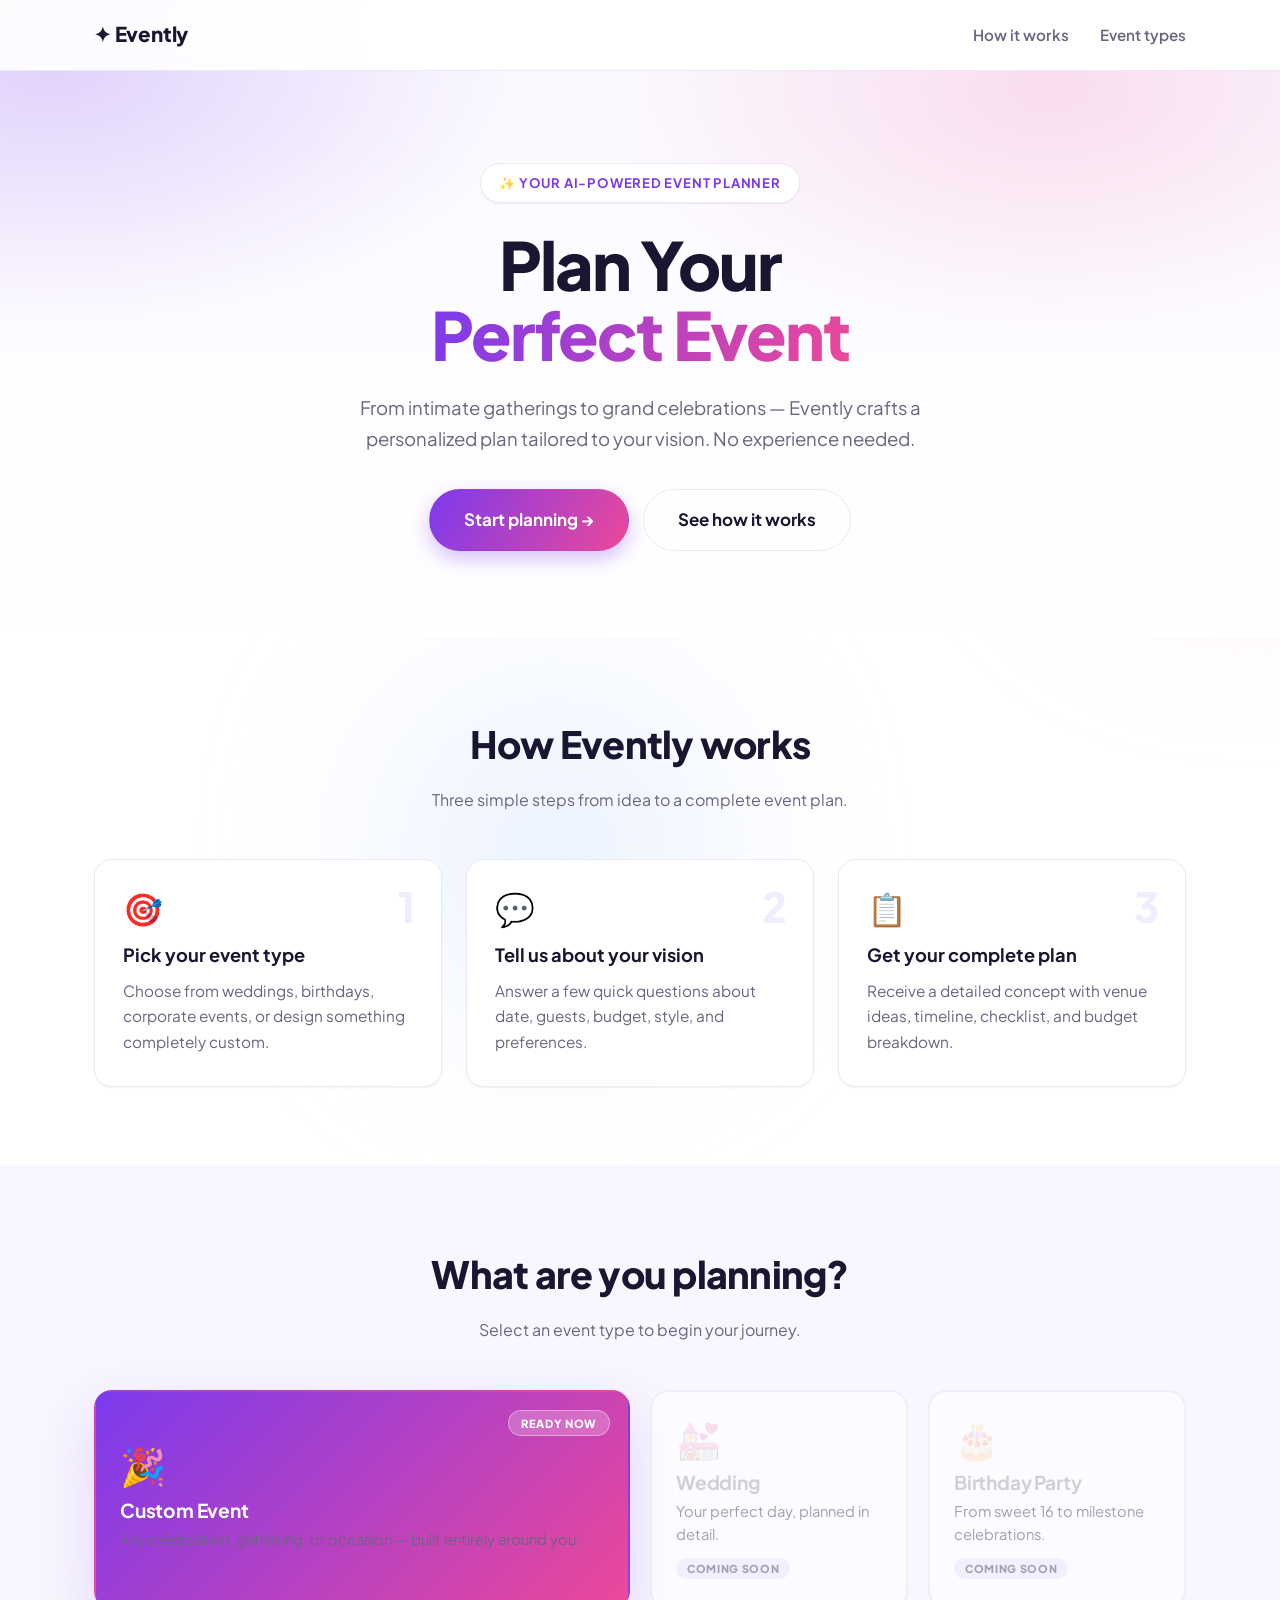
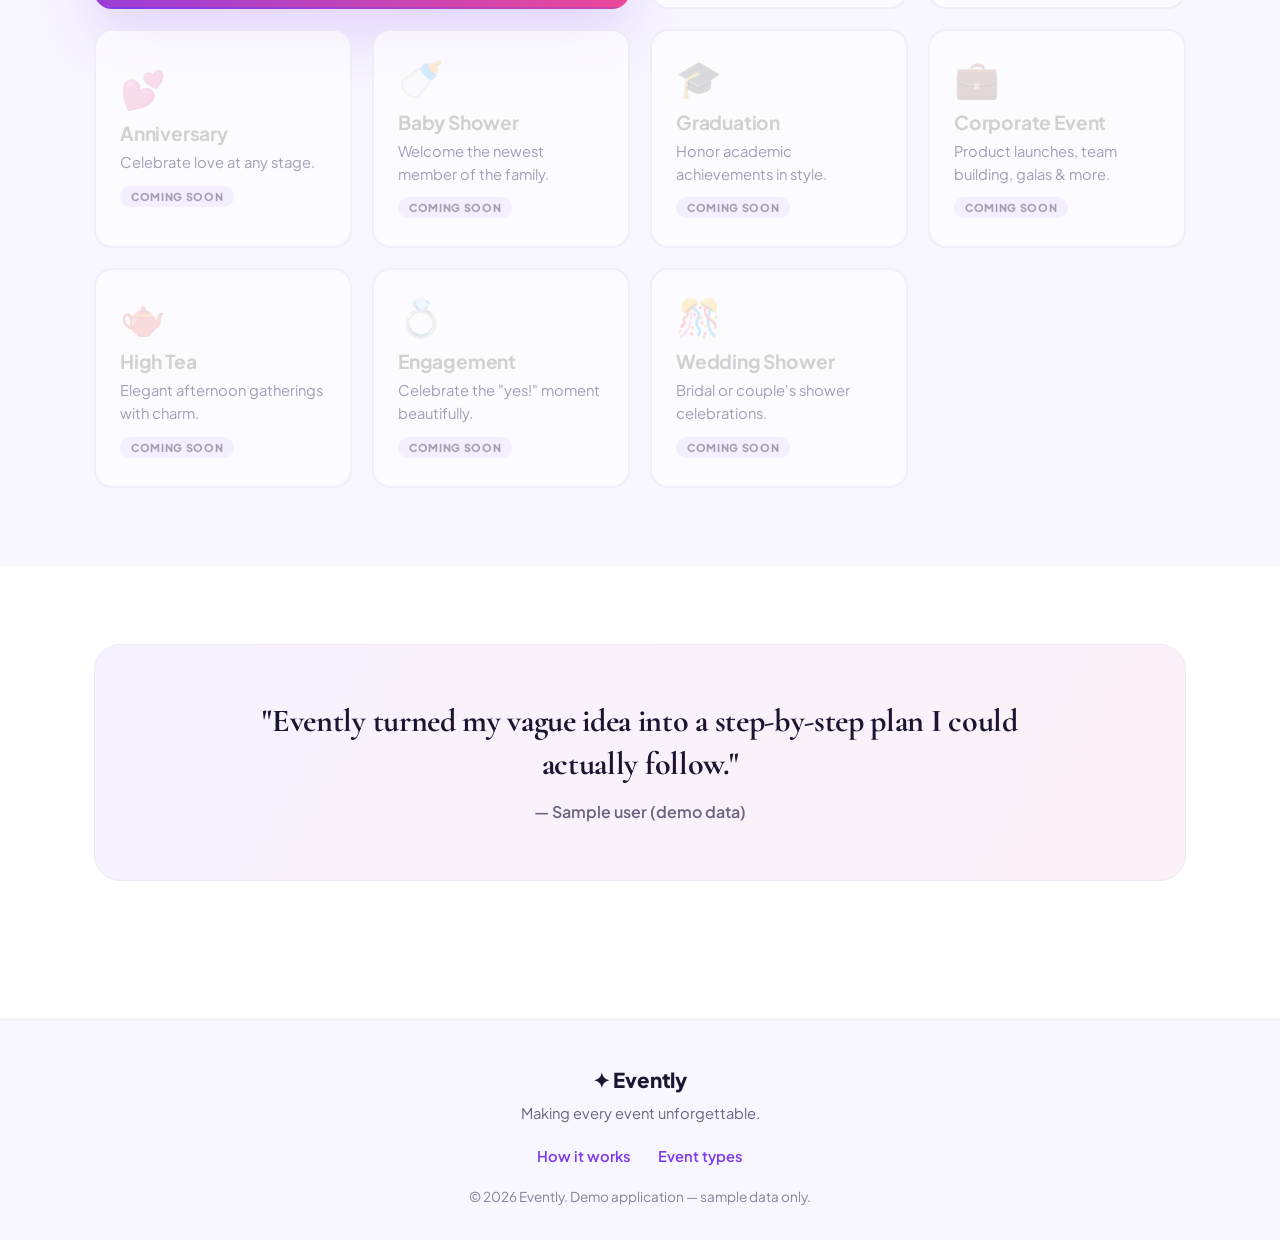
==== index.html @ 9daaf742 "Add Evently event planning site" ====
<!DOCTYPE html>
<html lang="en">
<head>
  <meta charset="UTF-8" />
  <meta name="viewport" content="width=device-width, initial-scale=1.0" />
  <title>Evently — Plan Your Perfect Event</title>
  <link rel="preconnect" href="https://fonts.googleapis.com" />
  <link rel="preconnect" href="https://fonts.gstatic.com" crossorigin />
  <link href="https://fonts.googleapis.com/css2?family=Plus+Jakarta+Sans:wght@400;500;600;700;800&family=Cormorant+Garamond:wght@600;700&display=swap" rel="stylesheet" />
  <link rel="stylesheet" href="styles.css" />
</head>
<body>
  <!-- Floating decorative elements -->
  <div class="bg-orb bg-orb-1"></div>
  <div class="bg-orb bg-orb-2"></div>
  <div class="bg-orb bg-orb-3"></div>

  <!-- Top navigation -->
  <header class="site-header">
    <div class="container nav">
      <a href="#" class="logo">✦ Evently</a>
      <nav class="nav-links">
        <a href="#how">How it works</a>
        <a href="#types">Event types</a>
      </nav>
    </div>
  </header>

  <main id="app">
    <!-- ============ HOMEPAGE ============ -->
    <section class="hero" id="home">
      <div class="container hero-inner">
        <div class="hero-badge">✨ Your AI-powered event planner</div>
        <h1 class="hero-title">Plan Your<br><span class="hero-title-accent">Perfect Event</span></h1>
        <p class="hero-subtitle">
          From intimate gatherings to grand celebrations — Evently crafts a personalized
          plan tailored to your vision. No experience needed.
        </p>
        <div class="hero-actions">
          <a href="#types" class="btn btn-primary btn-lg">Start planning →</a>
          <a href="#how" class="btn btn-ghost btn-lg">See how it works</a>
        </div>
        
      </div>
    </section>

    <!-- How it works -->
    <section class="section" id="how">
      <div class="container">
        <h2 class="section-title">How Evently works</h2>
        <p class="section-sub">Three simple steps from idea to a complete event plan.</p>
        <div class="steps">
          <div class="step-card">
            <div class="step-icon">🎯</div>
            <div class="step-num">1</div>
            <h3>Pick your event type</h3>
            <p>Choose from weddings, birthdays, corporate events, or design something completely custom.</p>
          </div>
          <div class="step-card">
            <div class="step-icon">💬</div>
            <div class="step-num">2</div>
            <h3>Tell us about your vision</h3>
            <p>Answer a few quick questions about date, guests, budget, style, and preferences.</p>
          </div>
          <div class="step-card">
            <div class="step-icon">📋</div>
            <div class="step-num">3</div>
            <h3>Get your complete plan</h3>
            <p>Receive a detailed concept with venue ideas, timeline, checklist, and budget breakdown.</p>
          </div>
        </div>
      </div>
    </section>

    <!-- Event types -->
    <section class="section section-accent" id="types">
      <div class="container">
        <h2 class="section-title">What are you planning?</h2>
        <p class="section-sub">Select an event type to begin your journey.</p>

        <div class="type-grid">
          <!-- Primary: Custom Event -->
          <button class="type-card type-card-primary" data-type="custom" onclick="startCustomEvent()">
            <div class="type-emoji">🎉</div>
            <h3>Custom Event</h3>
            <p>Any celebration, gathering, or occasion — built entirely around you.</p>
            <span class="badge">Ready now</span>
          </button>

          <button class="type-card disabled" data-type="wedding" disabled>
            <div class="type-emoji">💒</div>
            <h3>Wedding</h3>
            <p>Your perfect day, planned in detail.</p>
            <span class="badge-soon">Coming soon</span>
          </button>
          <button class="type-card disabled" data-type="birthday" disabled>
            <div class="type-emoji">🎂</div>
            <h3>Birthday Party</h3>
            <p>From sweet 16 to milestone celebrations.</p>
            <span class="badge-soon">Coming soon</span>
          </button>
          <button class="type-card disabled" data-type="anniversary" disabled>
            <div class="type-emoji">💕</div>
            <h3>Anniversary</h3>
            <p>Celebrate love at any stage.</p>
            <span class="badge-soon">Coming soon</span>
          </button>
          <button class="type-card disabled" data-type="baby" disabled>
            <div class="type-emoji">🍼</div>
            <h3>Baby Shower</h3>
            <p>Welcome the newest member of the family.</p>
            <span class="badge-soon">Coming soon</span>
          </button>
          <button class="type-card disabled" data-type="graduation" disabled>
            <div class="type-emoji">🎓</div>
            <h3>Graduation</h3>
            <p>Honor academic achievements in style.</p>
            <span class="badge-soon">Coming soon</span>
          </button>
          <button class="type-card disabled" data-type="corporate" disabled>
            <div class="type-emoji">💼</div>
            <h3>Corporate Event</h3>
            <p>Product launches, team building, galas & more.</p>
            <span class="badge-soon">Coming soon</span>
          </button>
          <button class="type-card disabled" data-type="high-tea" disabled>
            <div class="type-emoji">🫖</div>
            <h3>High Tea</h3>
            <p>Elegant afternoon gatherings with charm.</p>
            <span class="badge-soon">Coming soon</span>
          </button>
          <button class="type-card disabled" data-type="engagement" disabled>
            <div class="type-emoji">💍</div>
            <h3>Engagement</h3>
            <p>Celebrate the "yes!" moment beautifully.</p>
            <span class="badge-soon">Coming soon</span>
          </button>
          <button class="type-card disabled" data-type="wedding-shower" disabled>
            <div class="type-emoji">🎊</div>
            <h3>Wedding Shower</h3>
            <p>Bridal or couple's shower celebrations.</p>
            <span class="badge-soon">Coming soon</span>
          </button>
        </div>
      </div>
    </section>

    <!-- Testimonial / trust section -->
    <section class="section">
      <div class="container">
        <div class="trust-banner">
          <div class="trust-text">
            <h2>"Evently turned my vague idea into a step-by-step plan I could actually follow."</h2>
            <p>— Sample user (demo data)</p>
          </div>
        </div>
      </div>
    </section>

    <!-- ============ PLANNER (questionnaire) ============ -->
    <section class="planner hidden" id="planner">
      <div class="container planner-inner">
        <button class="back-link" id="backHome">← Back to home</button>

        <div class="planner-header">
          <h2>Let's plan your event</h2>
          <p>Answer these questions and we'll create a personalized plan for you.</p>
        </div>

        <div class="progress-wrap">
          <div class="progress-bar"><div class="progress-fill" id="progressFill"></div></div>
          <div class="progress-labels">
            <span class="progress-text"><span id="stepCurrent">1</span> of <span id="stepTotal">12</span></span>
            <span class="progress-percent" id="progressPercent">8%</span>
          </div>
        </div>

        <div class="question-card">
          <div class="question-number">Question <span id="qNum">1</span></div>
          <h2 class="question-title" id="questionTitle">Loading...</h2>
          <p class="question-hint" id="questionHint"></p>
          <div class="question-input" id="questionInput"></div>
        </div>

        <div class="planner-nav">
          <button class="btn btn-ghost" id="prevBtn">← Back</button>
          <button class="btn btn-primary btn-next" id="nextBtn">Next →</button>
        </div>
      </div>
    </section>

    <!-- ============ PLAN (results) ============ -->
    <section class="plan hidden" id="plan">
      <div class="container plan-inner">
        <button class="back-link" id="planBackHome">← Back to home</button>

        <div class="plan-header">
          <div class="plan-badge">🎉 Your personalized plan is ready</div>
          <h1 id="planTitle">Your Event Concept</h1>
          <p class="plan-summary" id="planSummary"></p>
          <div class="plan-meta" id="planMeta"></div>
        </div>

        <div class="plan-grid" id="planGrid"><!-- generated --></div>

        <div class="plan-timeline">
          <div class="section-icon">📅</div>
          <h2>Suggested timeline</h2>
          <ol id="timelineList"></ol>
        </div>

        <div class="plan-checklist">
          <div class="section-icon">✅</div>
          <h2>Planning checklist</h2>
          <ul id="checklistList"></ul>
        </div>

        <div class="plan-considerations">
          <div class="section-icon">💡</div>
          <h2>Important things to consider</h2>
          <ul id="considerationsList"></ul>
        </div>

        <div class="plan-actions">
          <button class="btn btn-primary btn-lg" id="printBtn">🖨 Print / Save as PDF</button>
          <button class="btn btn-ghost btn-lg" id="restartBtn">🔄 Plan another event</button>
        </div>
      </div>
    </section>
  </main>

  <footer class="site-footer">
    <div class="container footer-inner">
      <div class="footer-brand">
        <span class="logo">✦ Evently</span>
        <p>Making every event unforgettable.</p>
      </div>
      <div class="footer-links">
        <a href="#how">How it works</a>
        <a href="#types">Event types</a>
      </div>
      <div class="footer-copy">
        <p>© 2026 Evently. Demo application — sample data only.</p>
      </div>
    </div>
  </footer>

  <script src="app.js"></script>
</body>
</html>
---- styles.css ----
/* =========================================================
   Evently — styles
   Sections:
   1) Design tokens
   2) Base / layout
   3) Header & footer
   4) Homepage (hero, steps, event-type cards, trust)
   5) Planner (questionnaire)
   6) Plan (results)
   7) Responsive
   8) Print
   ========================================================= */

/* ---------- 1. Design tokens ---------- */
:root {
  --bg: #ffffff;
  --bg-soft: #f8f6ff;
  --bg-accent: #f1ecff;
  --text: #1a1530;
  --text-soft: #6b6480;
  --primary: #7c3aed;
  --primary-dark: #5b21b6;
  --primary-light: #ede9fe;
  --accent: #ec4899;
  --accent-light: #fce7f3;
  --border: #ece9f5;
  --shadow-sm: 0 1px 2px rgba(26, 21, 48, .06);
  --shadow: 0 8px 24px rgba(26, 21, 48, .08);
  --shadow-lg: 0 24px 60px rgba(124, 58, 237, .18);
  --radius-sm: 12px;
  --radius: 18px;
  --radius-lg: 26px;
  --maxw: 1140px;
  --font: 'Plus Jakarta Sans', -apple-system, BlinkMacSystemFont, 'Segoe UI', Roboto, Helvetica, Arial, sans-serif;
}

/* ---------- 2. Base / layout ---------- */
* { box-sizing: border-box; margin: 0; padding: 0; }

html { scroll-behavior: smooth; }

body {
  font-family: var(--font);
  color: var(--text);
  background: var(--bg);
  line-height: 1.65;
  -webkit-font-smoothing: antialiased;
  overflow-x: hidden;
  position: relative;
}

.container {
  max-width: var(--maxw);
  margin: 0 auto;
  padding: 0 24px;
}

a { color: var(--primary); text-decoration: none; }

:focus-visible {
  outline: 3px solid rgba(124, 58, 237, .45);
  outline-offset: 2px;
}

.hidden { display: none !important; }

/* Ambient background orbs */
.bg-orb {
  position: fixed;
  border-radius: 50%;
  filter: blur(90px);
  pointer-events: none;
  z-index: 0;
  opacity: .5;
}
.bg-orb-1 { width: 420px; height: 420px; background: #ddd0ff; top: -140px; left: -120px; }
.bg-orb-2 { width: 380px; height: 380px; background: #ffd6ec; top: 22%; right: -160px; }
.bg-orb-3 { width: 340px; height: 340px; background: #d9e6ff; bottom: -120px; left: 30%; }

.site-header, main, .site-footer { position: relative; z-index: 1; }

/* Buttons */
.btn {
  display: inline-flex;
  align-items: center;
  justify-content: center;
  gap: 8px;
  font-family: inherit;
  font-weight: 700;
  font-size: 1rem;
  padding: 13px 26px;
  border-radius: 999px;
  border: 1px solid transparent;
  cursor: pointer;
  transition: transform .15s ease, box-shadow .2s ease, background .2s ease, border-color .2s ease;
}
.btn:active { transform: translateY(1px); }
.btn:disabled, .btn[disabled] { opacity: .4; cursor: not-allowed; }
.btn-primary {
  background: linear-gradient(120deg, var(--primary), var(--accent));
  color: #fff;
  box-shadow: 0 8px 20px rgba(124, 58, 237, .32);
}
.btn-primary:hover:not(:disabled) {
  transform: translateY(-2px);
  box-shadow: 0 14px 30px rgba(124, 58, 237, .38);
}
.btn-ghost {
  background: rgba(255, 255, 255, .7);
  color: var(--text);
  border-color: var(--border);
}
.btn-ghost:hover {
  background: #fff;
  border-color: var(--primary);
  color: var(--primary);
}
.btn-lg { padding: 16px 34px; font-size: 1.06rem; }

/* ---------- 3. Header & footer ---------- */
.site-header {
  position: sticky;
  top: 0;
  z-index: 50;
  background: rgba(255, 255, 255, .82);
  backdrop-filter: blur(14px);
  border-bottom: 1px solid var(--border);
}
.nav {
  display: flex;
  align-items: center;
  justify-content: space-between;
  height: 70px;
}
.logo {
  font-weight: 800;
  font-size: 1.28rem;
  color: var(--text);
  letter-spacing: -.01em;
}
.nav-links a {
  color: var(--text-soft);
  font-weight: 600;
  font-size: .95rem;
  margin-left: 28px;
  transition: color .15s ease;
}
.nav-links a:hover { color: var(--primary); }

.site-footer {
  border-top: 1px solid var(--border);
  background: var(--bg-soft);
  padding: 44px 0 32px;
  color: var(--text-soft);
  font-size: .92rem;
  margin-top: 60px;
}
.footer-inner {
  display: grid;
  gap: 18px;
  text-align: center;
}
.footer-brand p { margin-top: 4px; }
.footer-links a { margin: 0 12px; font-weight: 600; }
.footer-copy { font-size: .85rem; opacity: .8; }

/* ---------- 4. Homepage ---------- */

/* Hero */
.hero {
  padding: 92px 0 84px;
  text-align: center;
  background:
    radial-gradient(55% 70% at 82% 4%, rgba(236, 72, 153, .16), transparent 62%),
    radial-gradient(60% 75% at 4% 0%, rgba(124, 58, 237, .20), transparent 62%),
    linear-gradient(180deg, #fbf9ff, #fff);
}
.hero-badge {
  display: inline-block;
  font-size: .82rem;
  font-weight: 700;
  letter-spacing: .06em;
  text-transform: uppercase;
  color: var(--primary);
  background: #fff;
  border: 1px solid var(--border);
  border-radius: 999px;
  padding: 8px 18px;
  margin-bottom: 26px;
  box-shadow: var(--shadow-sm);
}
.hero-title {
  font-size: clamp(2.5rem, 6.2vw, 4.15rem);
  font-weight: 800;
  line-height: 1.06;
  letter-spacing: -.03em;
}
.hero-title-accent {
  background: linear-gradient(110deg, var(--primary), var(--accent));
  -webkit-background-clip: text;
  background-clip: text;
  color: transparent;
}
.hero-subtitle {
  max-width: 640px;
  margin: 24px auto 34px;
  font-size: 1.16rem;
  color: var(--text-soft);
}
.hero-actions {
  display: flex;
  gap: 14px;
  justify-content: center;
  flex-wrap: wrap;
}

.section { padding: 78px 0; }
.section-accent { background: var(--bg-soft); }
.section-title {
  text-align: center;
  font-size: clamp(1.75rem, 3.6vw, 2.35rem);
  font-weight: 800;
  letter-spacing: -.02em;
}
.section-sub {
  text-align: center;
  color: var(--text-soft);
  margin: 12px auto 0;
  max-width: 580px;
}

/* How-it-works steps */
.steps {
  display: grid;
  grid-template-columns: repeat(3, 1fr);
  gap: 24px;
  margin-top: 46px;
}
.step-card {
  position: relative;
  background: #fff;
  border: 1px solid var(--border);
  border-radius: var(--radius);
  padding: 32px 28px;
  box-shadow: var(--shadow-sm);
  transition: transform .2s ease, box-shadow .2s ease;
}
.step-card:hover { transform: translateY(-4px); box-shadow: var(--shadow); }
.step-icon { font-size: 2rem; line-height: 1; margin-bottom: 16px; }
.step-num {
  position: absolute;
  top: 26px; right: 26px;
  font-size: 2.6rem;
  font-weight: 800;
  color: var(--bg-accent);
  line-height: 1;
}
.step-card h3 { font-size: 1.14rem; margin-bottom: 8px; }
.step-card p { color: var(--text-soft); font-size: .96rem; }

/* Event-type cards */
.type-grid {
  display: grid;
  grid-template-columns: repeat(4, 1fr);
  gap: 20px;
  margin-top: 46px;
}
.type-card {
  position: relative;
  font-family: inherit;
  text-align: left;
  background: #fff;
  border: 2px solid var(--border);
  border-radius: var(--radius);
  padding: 28px 24px;
  cursor: pointer;
  transition: transform .18s ease, box-shadow .18s ease, border-color .18s ease;
}
.type-card:hover:not(.disabled) {
  transform: translateY(-5px);
  box-shadow: var(--shadow);
  border-color: var(--primary);
}
.type-card.disabled { opacity: .6; cursor: not-allowed; }
.type-card-primary {
  grid-column: span 2;
  background: linear-gradient(135deg, var(--primary), var(--accent));
  color: #fff;
  border-color: transparent;
  box-shadow: var(--shadow-lg);
}
.type-card-primary:hover { transform: translateY(-5px) scale(1.01); }
.type-card-primary p { color: rgba(255, 255, 255, .92); }
.type-emoji { font-size: 2.3rem; line-height: 1; margin-bottom: 14px; }
.type-card h3 { font-size: 1.2rem; margin-bottom: 6px; letter-spacing: -.01em; }
.type-card p { color: var(--text-soft); font-size: .92rem; line-height: 1.55; }
.badge {
  position: absolute;
  top: 18px; right: 18px;
  background: rgba(255, 255, 255, .22);
  border: 1px solid rgba(255, 255, 255, .38);
  color: #fff;
  font-size: .7rem;
  font-weight: 800;
  padding: 5px 12px;
  border-radius: 999px;
  text-transform: uppercase;
  letter-spacing: .06em;
}
.badge-soon {
  display: inline-block;
  margin-top: 12px;
  background: var(--bg-accent);
  color: var(--text-soft);
  font-size: .68rem;
  font-weight: 800;
  padding: 4px 11px;
  border-radius: 999px;
  text-transform: uppercase;
  letter-spacing: .06em;
}

/* Trust banner */
.trust-banner {
  background: linear-gradient(120deg, #f6f2ff, #fdf1f8);
  border: 1px solid var(--border);
  border-radius: var(--radius-lg);
  padding: 54px 40px;
  text-align: center;
}
.trust-text h2 {
  font-family: 'Cormorant Garamond', Georgia, serif;
  font-size: clamp(1.4rem, 3vw, 2rem);
  font-weight: 700;
  line-height: 1.35;
  max-width: 760px;
  margin: 0 auto;
  letter-spacing: -.01em;
}
.trust-text p { color: var(--text-soft); margin-top: 14px; font-weight: 600; }

/* ---------- 5. Planner ---------- */
.planner { padding: 56px 0 80px; background: var(--bg-soft); min-height: 82vh; }
.planner-inner { max-width: 780px; }

.back-link {
  font-family: inherit;
  font-size: .95rem;
  font-weight: 700;
  background: none;
  border: none;
  color: var(--primary);
  cursor: pointer;
  padding: 0;
  margin-bottom: 26px;
}
.back-link:hover { text-decoration: underline; }

.planner-header { text-align: center; margin-bottom: 34px; }
.planner-header h2 {
  font-size: clamp(1.5rem, 3.4vw, 2rem);
  font-weight: 800;
  letter-spacing: -.02em;
}
.planner-header p { color: var(--text-soft); margin-top: 8px; }

.progress-wrap { margin-bottom: 26px; }
.progress-bar {
  height: 10px;
  background: #fff;
  border-radius: 999px;
  overflow: hidden;
  border: 1px solid var(--border);
}
.progress-fill {
  height: 100%;
  width: 0%;
  background: linear-gradient(90deg, var(--primary), var(--accent));
  border-radius: 999px;
  transition: width .35s cubic-bezier(.4, 0, .2, 1);
}
.progress-labels {
  display: flex;
  align-items: center;
  justify-content: space-between;
  margin-top: 10px;
}
.progress-text { font-size: .86rem; font-weight: 700; color: var(--text-soft); }
.progress-percent { font-size: .86rem; font-weight: 700; color: var(--primary); }

.question-card {
  background: #fff;
  border: 1px solid var(--border);
  border-radius: var(--radius-lg);
  padding: 40px 36px;
  box-shadow: var(--shadow);
  animation: cardIn .32s ease;
}
@keyframes cardIn {
  from { opacity: 0; transform: translateY(10px); }
  to   { opacity: 1; transform: translateY(0); }
}
.question-number {
  font-size: .74rem;
  font-weight: 800;
  letter-spacing: .1em;
  text-transform: uppercase;
  color: var(--accent);
  margin-bottom: 12px;
}
.question-title { font-size: 1.6rem; font-weight: 800; margin-bottom: 8px; letter-spacing: -.02em; }
.question-hint { color: var(--text-soft); margin-bottom: 26px; font-size: .98rem; }

/* Form controls */
.question-input input[type="text"],
.question-input input[type="date"],
.question-input input[type="number"],
.question-input textarea,
.question-input select {
  width: 100%;
  font-family: inherit;
  font-size: 1.05rem;
  padding: 15px 18px;
  border: 2px solid var(--border);
  border-radius: var(--radius-sm);
  background: #fff;
  color: var(--text);
  transition: border-color .15s ease, box-shadow .15s ease;
}
.question-input input:focus,
.question-input textarea:focus,
.question-input select:focus {
  outline: none;
  border-color: var(--primary);
  box-shadow: 0 0 0 4px rgba(124, 58, 237, .13);
}
.question-input textarea { min-height: 118px; resize: vertical; }
.question-input select { cursor: pointer; appearance: none;
  background-image: url("data:image/svg+xml,%3Csvg xmlns='http://www.w3.org/2000/svg' width='14' height='9' viewBox='0 0 14 9'%3E%3Cpath d='M1 1l6 6 6-6' stroke='%237c3aed' stroke-width='2' fill='none' stroke-linecap='round'/%3E%3C/svg%3E");
  background-repeat: no-repeat;
  background-position: right 18px center;
  padding-right: 46px;
}

/* Option chips (single-select, auto-advance feel) */
.chip-grid {
  display: grid;
  grid-template-columns: repeat(2, 1fr);
  gap: 12px;
}
.chip {
  font-family: inherit;
  text-align: left;
  font-size: 1rem;
  font-weight: 600;
  padding: 16px 18px;
  border: 2px solid var(--border);
  border-radius: var(--radius-sm);
  background: #fff;
  color: var(--text);
  cursor: pointer;
  transition: border-color .15s ease, background .15s ease, transform .12s ease;
}
.chip:hover { border-color: var(--primary); background: var(--bg-soft); transform: translateY(-2px); }
.chip.selected {
  border-color: var(--primary);
  background: var(--primary-light);
  color: var(--primary-dark);
}
.chip .chip-emoji { margin-right: 8px; }

/* Multi-select checkbox chips */
.check-grid {
  display: grid;
  grid-template-columns: repeat(2, 1fr);
  gap: 12px;
}
.check {
  display: flex;
  align-items: center;
  gap: 12px;
  padding: 15px 18px;
  border: 2px solid var(--border);
  border-radius: var(--radius-sm);
  cursor: pointer;
  background: #fff;
  font-size: .98rem;
  font-weight: 600;
  transition: border-color .15s ease, background .15s ease;
}
.check:hover { border-color: var(--primary); background: var(--bg-soft); }
.check.selected { border-color: var(--primary); background: var(--primary-light); }
.check input { width: 18px; height: 18px; accent-color: var(--primary); flex-shrink: 0; }

/* Inline validation message */
.field-error {
  color: #dc2626;
  font-size: .88rem;
  font-weight: 600;
  margin-top: 10px;
}

.planner-nav {
  display: flex;
  justify-content: space-between;
  gap: 14px;
  margin-top: 26px;
}
.btn-next { min-width: 140px; }

/* ---------- 6. Plan ---------- */
.plan { padding: 56px 0 80px; }
.plan-inner { max-width: 960px; }

.plan-header { text-align: center; margin-bottom: 50px; }
.plan-badge {
  display: inline-block;
  font-size: .8rem;
  font-weight: 800;
  letter-spacing: .06em;
  text-transform: uppercase;
  color: var(--primary);
  background: var(--primary-light);
  border-radius: 999px;
  padding: 8px 18px;
  margin-bottom: 20px;
}
.plan-header h1 {
  font-size: clamp(2rem, 5vw, 3rem);
  font-weight: 800;
  letter-spacing: -.03em;
  background: linear-gradient(120deg, var(--primary), var(--accent));
  -webkit-background-clip: text;
  background-clip: text;
  color: transparent;
}
.plan-summary {
  color: var(--text-soft);
  font-size: 1.12rem;
  margin-top: 16px;
  max-width: 700px;
  margin-left: auto;
  margin-right: auto;
}
.plan-meta {
  display: flex;
  gap: 10px;
  justify-content: center;
  flex-wrap: wrap;
  margin-top: 24px;
}
.meta-pill {
  display: inline-flex;
  align-items: center;
  gap: 7px;
  background: #fff;
  border: 1px solid var(--border);
  border-radius: 999px;
  padding: 9px 18px;
  font-size: .88rem;
  font-weight: 700;
  color: var(--text);
  box-shadow: var(--shadow-sm);
}

.plan-grid {
  display: grid;
  grid-template-columns: repeat(2, 1fr);
  gap: 20px;
  margin-bottom: 32px;
}
.plan-card {
  background: #fff;
  border: 1px solid var(--border);
  border-radius: var(--radius);
  padding: 28px;
  box-shadow: var(--shadow-sm);
  transition: transform .2s ease, box-shadow .2s ease;
}
.plan-card:hover { transform: translateY(-3px); box-shadow: var(--shadow); }
.plan-card-icon { font-size: 1.7rem; line-height: 1; margin-bottom: 14px; }
.plan-card h3 {
  font-size: .82rem;
  font-weight: 800;
  color: var(--primary);
  margin-bottom: 12px;
  text-transform: uppercase;
  letter-spacing: .08em;
}
.plan-card .plan-card-value { font-size: 1.12rem; font-weight: 700; margin-bottom: 10px; }
.plan-card p { color: var(--text-soft); }
.plan-card ul { list-style: none; padding-left: 0; }
.plan-card li {
  position: relative;
  padding-left: 22px;
  margin-bottom: 9px;
  color: var(--text);
  font-size: .96rem;
}
.plan-card li::before {
  content: '•';
  position: absolute;
  left: 4px;
  color: var(--accent);
  font-weight: 800;
  font-size: 1.1rem;
  line-height: 1.5;
}

/* Budget bar visualization */
.budget-rows { display: grid; gap: 14px; margin-top: 4px; }
.budget-row-head {
  display: flex;
  justify-content: space-between;
  font-size: .9rem;
  font-weight: 700;
  margin-bottom: 6px;
}
.budget-row-head span:last-child { color: var(--text-soft); }
.budget-track {
  height: 8px;
  background: var(--bg-accent);
  border-radius: 999px;
  overflow: hidden;
}
.budget-fill {
  height: 100%;
  border-radius: 999px;
  background: linear-gradient(90deg, var(--primary), var(--accent));
  transition: width .6s cubic-bezier(.4, 0, .2, 1);
}

.plan-timeline, .plan-checklist, .plan-considerations {
  background: #fff;
  border: 1px solid var(--border);
  border-radius: var(--radius);
  padding: 32px;
  box-shadow: var(--shadow-sm);
  margin-bottom: 20px;
}
.plan-timeline h2, .plan-checklist h2, .plan-considerations h2 {
  font-size: 1.28rem;
  font-weight: 800;
  margin-bottom: 20px;
  display: flex;
  align-items: center;
  gap: 10px;
  letter-spacing: -.01em;
}
.section-icon { font-size: 1.4rem; }

/* Timeline as vertical rail */
.plan-timeline ol {
  list-style: none;
  padding-left: 0;
  position: relative;
}
.plan-timeline ol::before {
  content: '';
  position: absolute;
  left: 7px;
  top: 8px;
  bottom: 8px;
  width: 2px;
  background: linear-gradient(180deg, var(--primary), var(--accent));
  opacity: .28;
}
.plan-timeline li {
  position: relative;
  padding-left: 34px;
  margin-bottom: 18px;
}
.plan-timeline li:last-child { margin-bottom: 0; }
.plan-timeline li::before {
  content: '';
  position: absolute;
  left: 0;
  top: 8px;
  width: 16px; height: 16px;
  border-radius: 50%;
  background: #fff;
  border: 3px solid var(--primary);
}
.tl-when {
  display: block;
  font-size: .78rem;
  font-weight: 800;
  letter-spacing: .07em;
  text-transform: uppercase;
  color: var(--accent);
  margin-bottom: 3px;
}
.tl-what { color: var(--text); font-size: .98rem; }

.plan-checklist ul, .plan-considerations ul { list-style: none; padding-left: 0; }
.plan-checklist li {
  position: relative;
  padding-left: 34px;
  margin-bottom: 13px;
  font-size: .98rem;
}
.plan-checklist li::before {
  content: '☐';
  position: absolute;
  left: 0;
  top: -1px;
  color: var(--primary);
  font-size: 1.24rem;
}
.plan-considerations li {
  position: relative;
  padding-left: 32px;
  margin-bottom: 13px;
  font-size: .98rem;
  color: var(--text);
}
.plan-considerations li::before {
  content: '◆';
  position: absolute;
  left: 2px;
  color: var(--accent);
  font-size: .95rem;
}

.plan-actions {
  display: flex;
  gap: 16px;
  justify-content: center;
  margin-top: 40px;
  flex-wrap: wrap;
}

/* ---------- 6b. Questionnaire chips, inputs & plan refinements (app.js v2) ---------- */

/* Text input alias used by app.js */
.question-input .text-input {
  width: 100%;
  font-family: inherit;
  font-size: 1.05rem;
  padding: 15px 18px;
  border: 2px solid var(--border);
  border-radius: var(--radius-sm);
  background: #fff;
  color: var(--text);
  transition: border-color .15s ease, box-shadow .15s ease;
}
.question-input .text-input:focus {
  outline: none;
  border-color: var(--primary);
  box-shadow: 0 0 0 4px rgba(124, 58, 237, .13);
}

/* Multi-select option chips */
.chip-group {
  display: grid;
  grid-template-columns: repeat(2, 1fr);
  gap: 12px;
}
.chip {
  font-family: inherit;
  text-align: left;
  font-size: 1rem;
  font-weight: 600;
  padding: 16px 18px;
  border: 2px solid var(--border);
  border-radius: var(--radius-sm);
  background: #fff;
  color: var(--text);
  cursor: pointer;
  transition: border-color .15s ease, background .15s ease, transform .12s ease, box-shadow .15s ease;
}
.chip:hover { border-color: var(--primary); background: var(--bg-soft); transform: translateY(-2px); }
.chip.chip-selected {
  border-color: var(--primary);
  background: var(--primary-light);
  color: var(--primary-dark);
  box-shadow: 0 4px 12px rgba(124, 58, 237, .15);
}

/* Validation nudge */
.question-input.input-error { animation: shake .4s ease; }
@keyframes shake {
  0%, 100% { transform: translateX(0); }
  20% { transform: translateX(-8px); }
  40% { transform: translateX(8px); }
  60% { transform: translateX(-5px); }
  80% { transform: translateX(5px); }
}

/* Plan card inline icon (rendered inside h3 by app.js) */
.plan-card h3 .card-icon {
  font-size: 1.2rem;
  margin-right: 8px;
  vertical-align: middle;
}

/* Budget breakdown (app.js v2 markup) */
.budget-list { display: grid; gap: 14px; }
.budget-row { display: grid; gap: 6px; }
.budget-top {
  display: flex;
  justify-content: space-between;
  font-size: .9rem;
  font-weight: 700;
}
.budget-top span:last-child { color: var(--text-soft); }
.budget-bar {
  height: 8px;
  background: var(--bg-accent);
  border-radius: 999px;
  overflow: hidden;
}
/* .budget-fill already defined in section 6 */

/* Timeline detail line (app.js v2 uses .tl-detail) */
.plan-timeline .tl-detail {
  display: block;
  color: var(--text);
  font-size: .98rem;
}

/* Interactive checklist items (app.js v2) */
.plan-checklist li.checklist-item { position: relative; cursor: pointer; }
.plan-checklist li.checklist-item::before { content: none; }
.checklist-item .check-box {
  position: absolute;
  left: 0;
  top: -1px;
  color: var(--primary);
  font-size: 1.24rem;
}
.checklist-item .check-text { color: var(--text); }
.checklist-item.checked .check-box { color: var(--primary-dark); }
.checklist-item.checked .check-text { text-decoration: line-through; color: var(--text-soft); }

/* ---------- 7. Responsive ---------- */
@media (max-width: 980px) {
  .type-grid { grid-template-columns: repeat(2, 1fr); }
  .type-card-primary { grid-column: span 2; }
}
@media (max-width: 860px) {
  .steps { grid-template-columns: 1fr; }
  .plan-grid { grid-template-columns: 1fr; }
  .section { padding: 60px 0; }
}
@media (max-width: 620px) {
  .nav-links { display: none; }
  .type-grid { grid-template-columns: 1fr; }
  .type-card-primary { grid-column: span 1; }
  .chip-grid, .check-grid, .chip-group { grid-template-columns: 1fr; }
  .hero { padding: 60px 0 52px; }
  .hero-subtitle { font-size: 1.05rem; }
  .section { padding: 48px 0; }
  .question-card { padding: 28px 22px; }
  .question-title { font-size: 1.32rem; }
  .plan-timeline, .plan-checklist, .plan-considerations { padding: 24px 20px; }
  .plan-card { padding: 22px; }
  .trust-banner { padding: 38px 22px; }
  .planner-nav { flex-direction: column-reverse; }
  .planner-nav .btn { width: 100%; }
}

/* Respect reduced-motion preferences */
@media (prefers-reduced-motion: reduce) {
  *, *::before, *::after {
    animation-duration: .001ms !important;
    transition-duration: .001ms !important;
    scroll-behavior: auto !important;
  }
}

/* ---------- 8. Print ---------- */
@media print {
  .site-header, .site-footer, .back-link, .plan-actions, .bg-orb { display: none !important; }
  body { color: #000; background: #fff; }
  .plan-header h1 {
    color: #000;
    -webkit-text-fill-color: #000;
    background: none;
  }
  .plan-card, .plan-timeline, .plan-checklist, .plan-considerations {
    box-shadow: none;
    border-color: #ddd;
    break-inside: avoid;
  }
  .plan-grid { grid-template-columns: repeat(2, 1fr); }
}
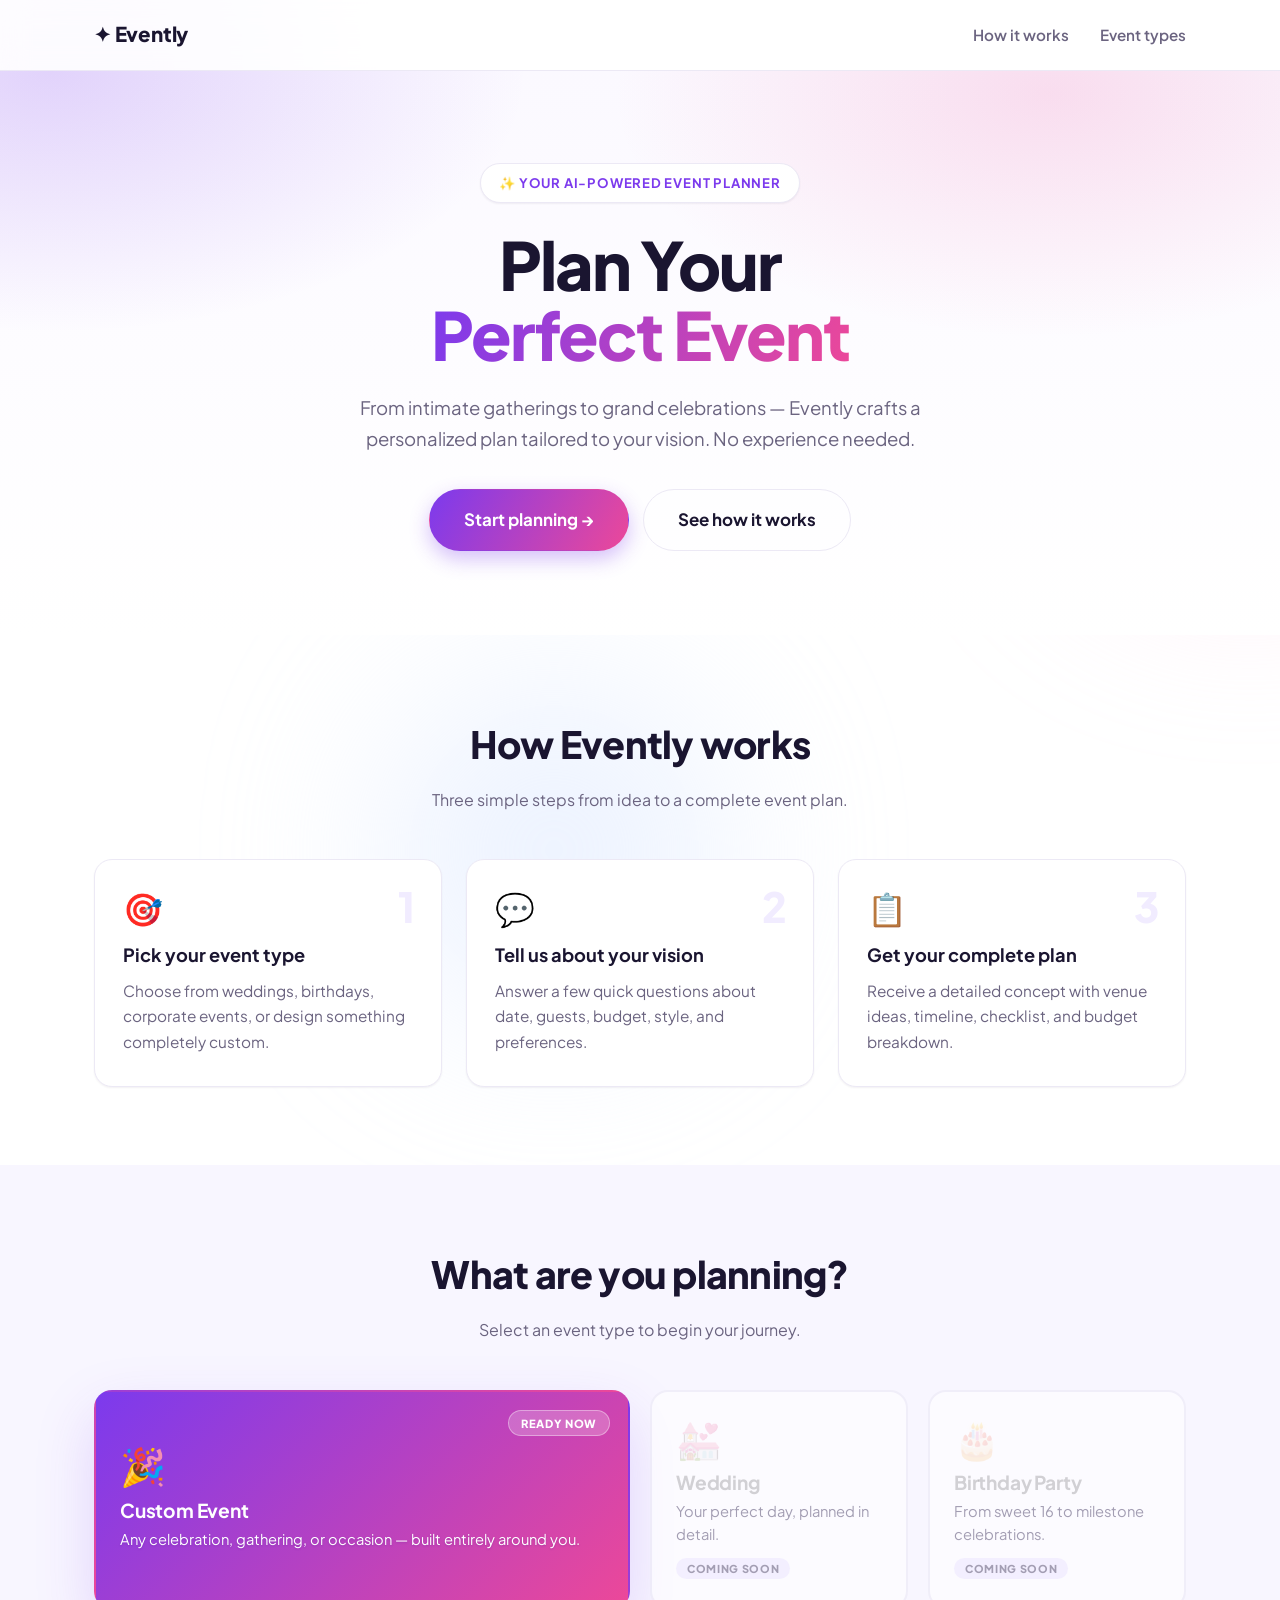
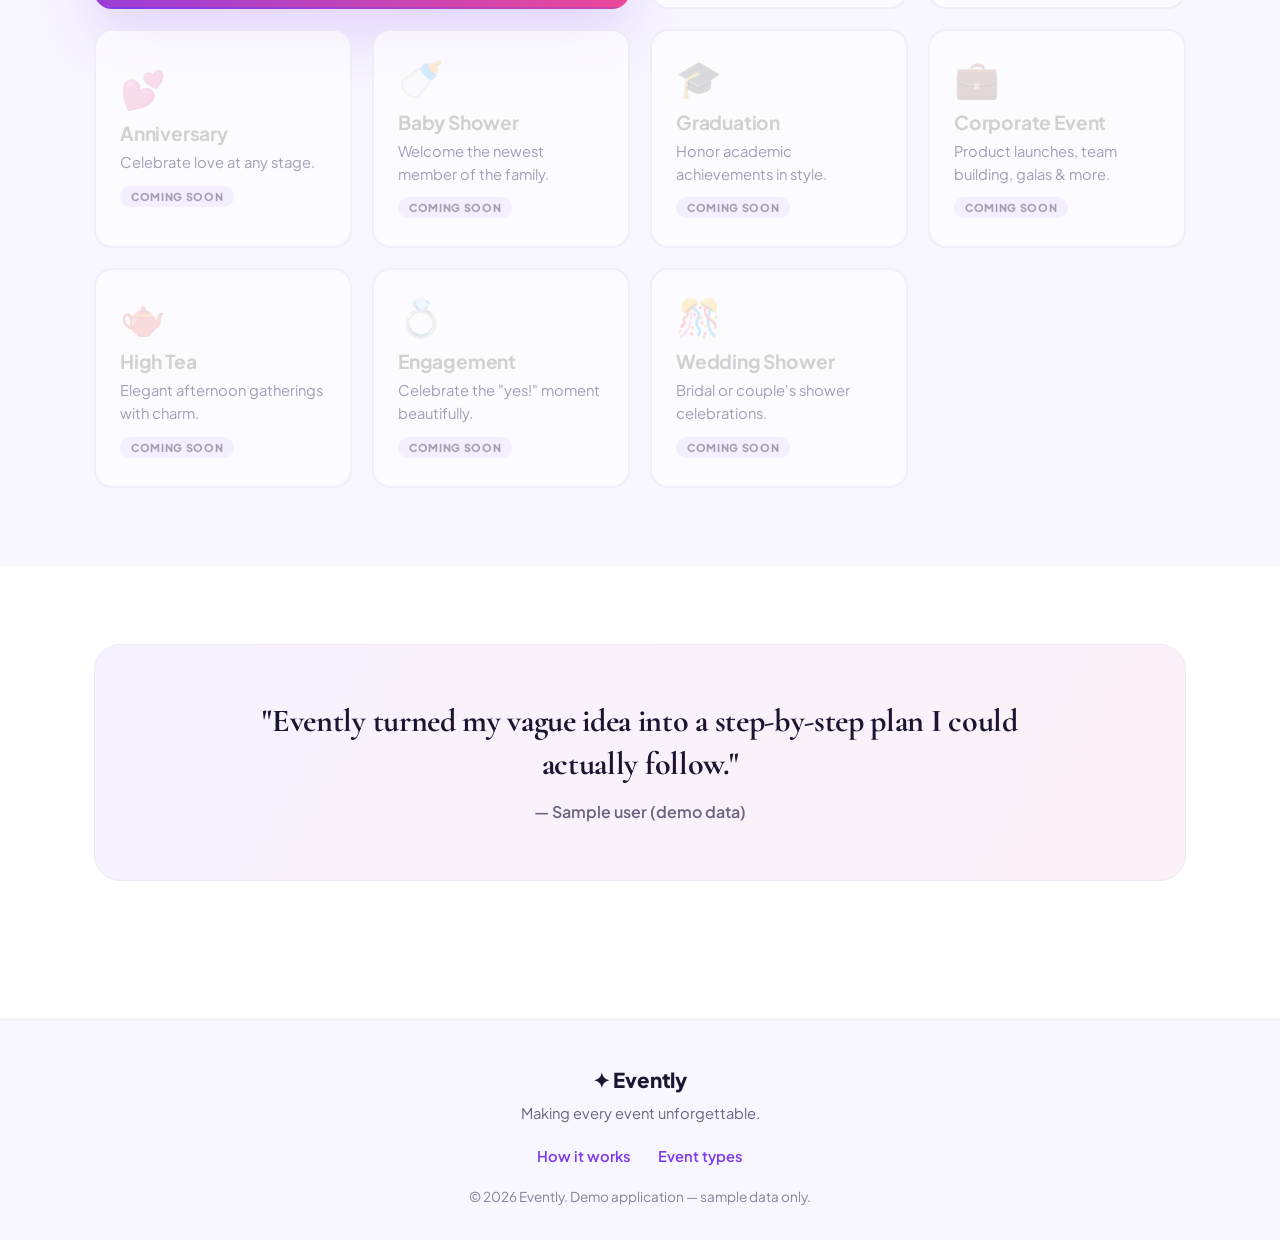
==== commit 4fdd0da8: "Add Describe Your Vision step and expand plan to 11 sections" ====
--- a/index.html
+++ b/index.html
@@ -170,13 +170,13 @@
         <div class="progress-wrap">
           <div class="progress-bar"><div class="progress-fill" id="progressFill"></div></div>
           <div class="progress-labels">
-            <span class="progress-text"><span id="stepCurrent">1</span> of <span id="stepTotal">12</span></span>
+            <span class="progress-text"><span id="stepCurrent">1</span> of <span id="stepTotal">13</span></span>
             <span class="progress-percent" id="progressPercent">8%</span>
           </div>
         </div>
 
         <div class="question-card">
-          <div class="question-number">Question <span id="qNum">1</span></div>
+          <div class="question-number" id="questionLabel">Question <span id="qNum">1</span></div>
           <h2 class="question-title" id="questionTitle">Loading...</h2>
           <p class="question-hint" id="questionHint"></p>
           <div class="question-input" id="questionInput"></div>
@@ -199,6 +199,7 @@
           <h1 id="planTitle">Your Event Concept</h1>
           <p class="plan-summary" id="planSummary"></p>
           <div class="plan-meta" id="planMeta"></div>
+          <div class="plan-vision hidden" id="planVision"></div>
         </div>
 
         <div class="plan-grid" id="planGrid"><!-- generated --></div>
--- a/styles.css
+++ b/styles.css
@@ -290,10 +290,15 @@
   box-shadow: var(--shadow-lg);
 }
 .type-card-primary:hover { transform: translateY(-5px) scale(1.01); }
-.type-card-primary p { color: rgba(255, 255, 255, .92); }
 .type-emoji { font-size: 2.3rem; line-height: 1; margin-bottom: 14px; }
 .type-card h3 { font-size: 1.2rem; margin-bottom: 6px; letter-spacing: -.01em; }
 .type-card p { color: var(--text-soft); font-size: .92rem; line-height: 1.55; }
+/* Declared after the generic .type-card p rule — equal specificity means
+   source order decides, so this must stay last to win. */
+.type-card.type-card-primary p {
+  color: #fff;
+  text-shadow: 0 1px 2px rgba(76, 29, 149, .28);
+}
 .badge {
   position: absolute;
   top: 18px; right: 18px;
@@ -832,6 +837,57 @@
 .checklist-item .check-text { color: var(--text); }
 .checklist-item.checked .check-box { color: var(--primary-dark); }
 .checklist-item.checked .check-text { text-decoration: line-through; color: var(--text-soft); }
+
+/* "Describe your vision" — the free-form closing step */
+.vision-field { display: grid; gap: 12px; }
+.question-input .vision-input {
+  min-height: 190px;
+  line-height: 1.65;
+  resize: vertical;
+}
+.vision-note {
+  font-size: .9rem;
+  color: var(--text-soft);
+  margin: 0;
+}
+
+/* The user's own words, echoed back at the top of the plan */
+.plan-vision {
+  max-width: 700px;
+  margin: 26px auto 0;
+  background: #fff;
+  border: 1px solid var(--border);
+  border-left: 4px solid var(--accent);
+  border-radius: var(--radius);
+  padding: 22px 26px;
+  text-align: left;
+  box-shadow: var(--shadow-sm);
+}
+.vision-quote-label {
+  display: block;
+  font-size: .72rem;
+  font-weight: 800;
+  letter-spacing: .1em;
+  text-transform: uppercase;
+  color: var(--accent);
+  margin-bottom: 10px;
+}
+.plan-vision blockquote {
+  font-size: 1.02rem;
+  line-height: 1.7;
+  color: var(--text);
+  font-style: italic;
+  white-space: pre-wrap;
+}
+
+/* Budget total line beneath the category bars */
+.budget-note {
+  margin-top: 16px;
+  padding-top: 14px;
+  border-top: 1px solid var(--border);
+  font-size: .88rem;
+  color: var(--text-soft);
+}
 
 /* ---------- 7. Responsive ---------- */
 @media (max-width: 980px) {
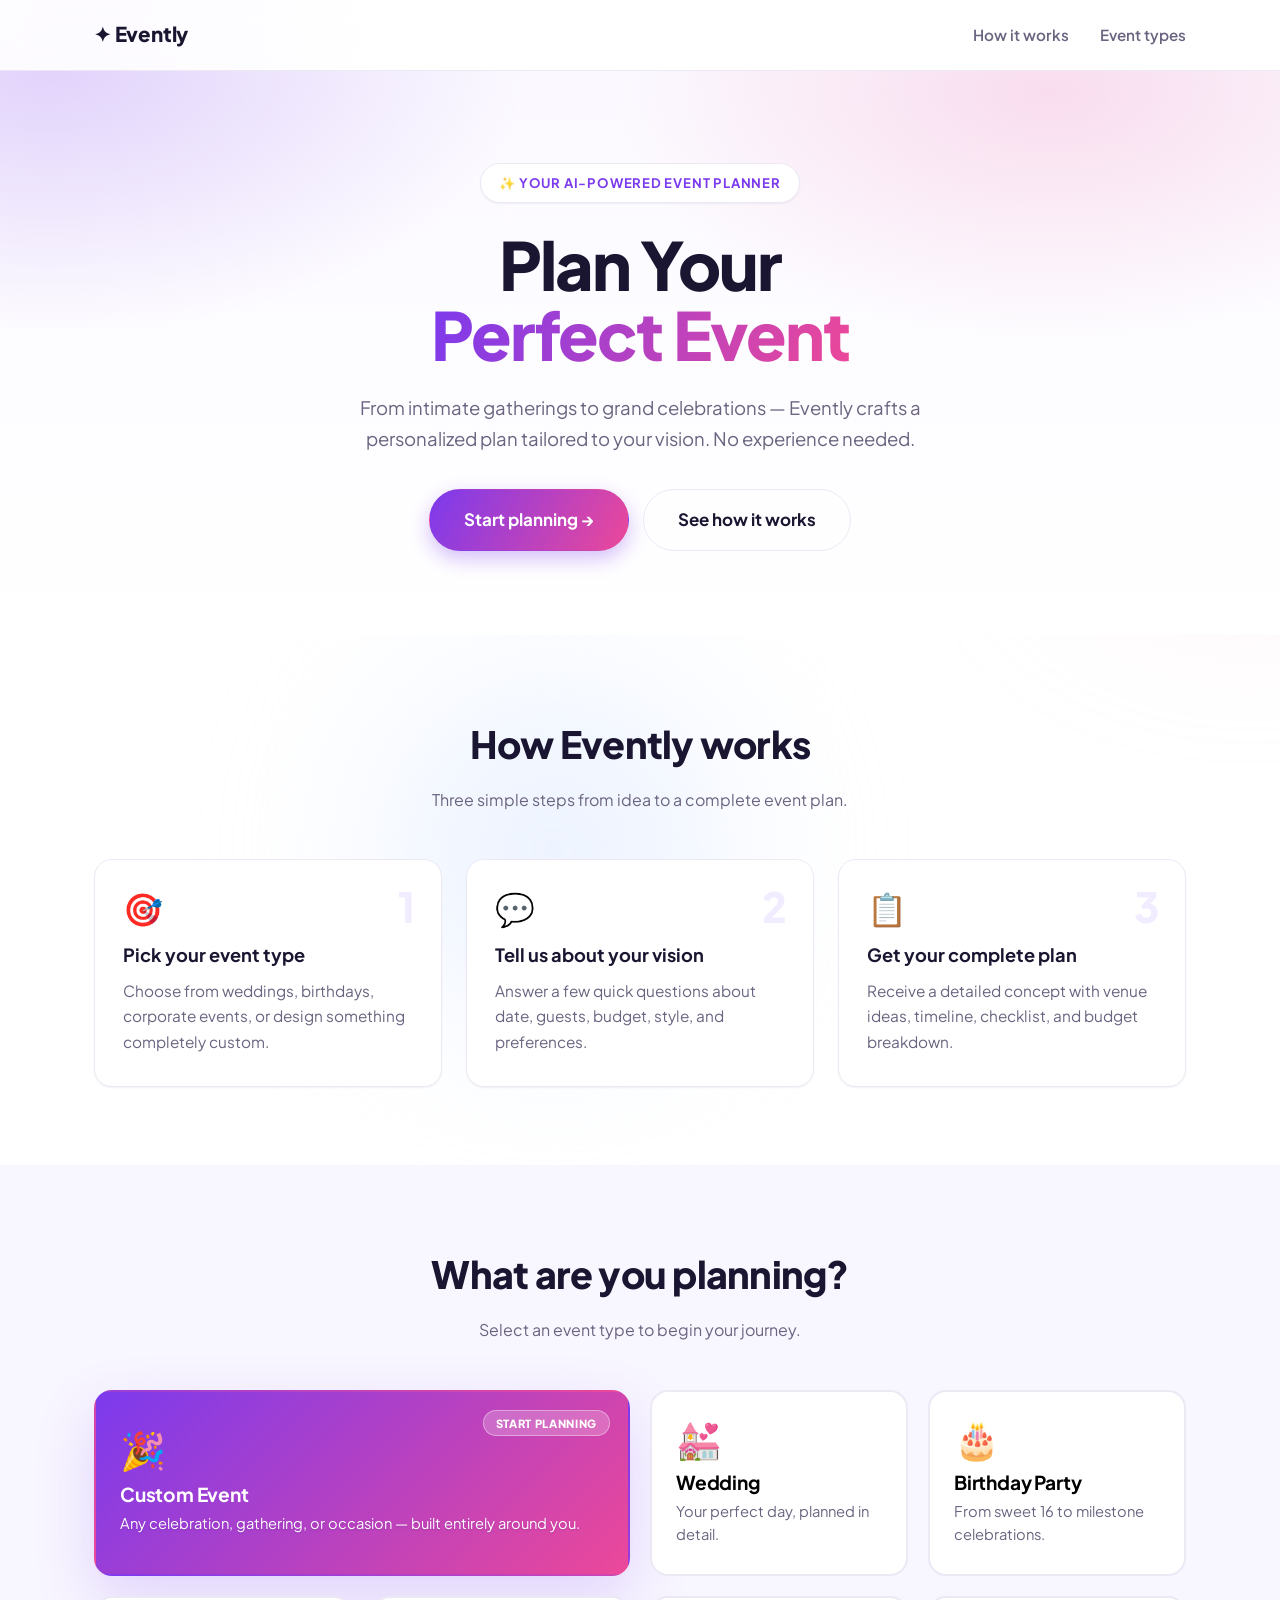
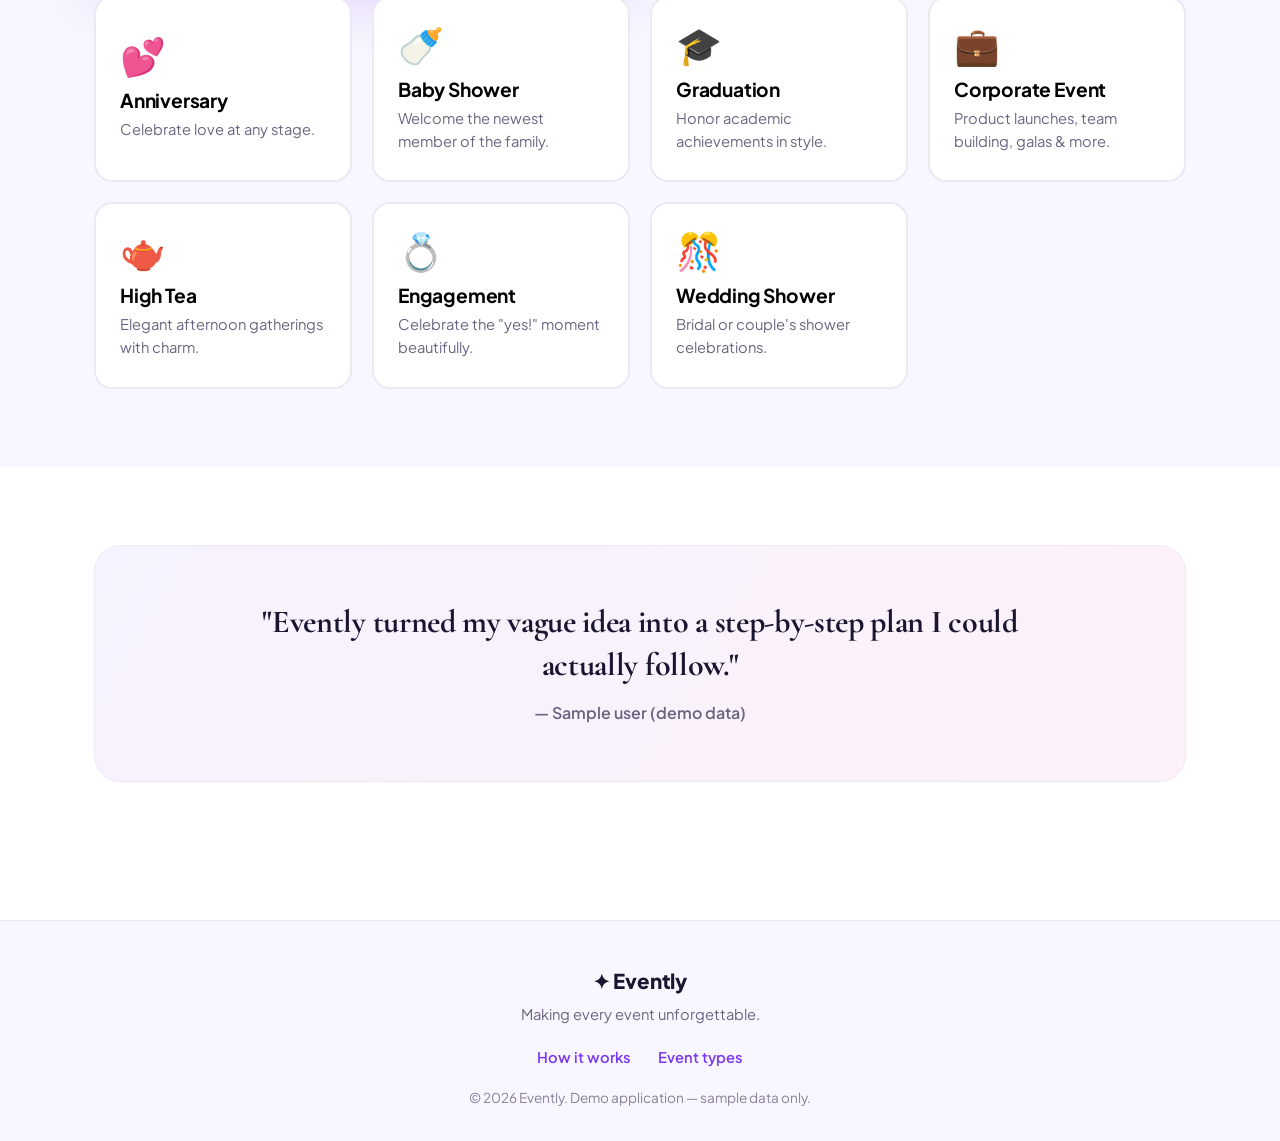
==== commit 42c58e76: "Make all 10 event types functional with per-type plans" ====
--- a/index.html
+++ b/index.html
@@ -80,66 +80,57 @@
 
         <div class="type-grid">
           <!-- Primary: Custom Event -->
-          <button class="type-card type-card-primary" data-type="custom" onclick="startCustomEvent()">
+          <button class="type-card type-card-primary" data-type="custom">
             <div class="type-emoji">🎉</div>
             <h3>Custom Event</h3>
             <p>Any celebration, gathering, or occasion — built entirely around you.</p>
-            <span class="badge">Ready now</span>
-          </button>
-
-          <button class="type-card disabled" data-type="wedding" disabled>
+            <span class="badge">Start planning</span>
+          </button>
+
+          <button class="type-card" data-type="wedding">
             <div class="type-emoji">💒</div>
             <h3>Wedding</h3>
             <p>Your perfect day, planned in detail.</p>
-            <span class="badge-soon">Coming soon</span>
-          </button>
-          <button class="type-card disabled" data-type="birthday" disabled>
+          </button>
+          <button class="type-card" data-type="birthday">
             <div class="type-emoji">🎂</div>
             <h3>Birthday Party</h3>
             <p>From sweet 16 to milestone celebrations.</p>
-            <span class="badge-soon">Coming soon</span>
-          </button>
-          <button class="type-card disabled" data-type="anniversary" disabled>
+          </button>
+          <button class="type-card" data-type="anniversary">
             <div class="type-emoji">💕</div>
             <h3>Anniversary</h3>
             <p>Celebrate love at any stage.</p>
-            <span class="badge-soon">Coming soon</span>
-          </button>
-          <button class="type-card disabled" data-type="baby" disabled>
+          </button>
+          <button class="type-card" data-type="baby">
             <div class="type-emoji">🍼</div>
             <h3>Baby Shower</h3>
             <p>Welcome the newest member of the family.</p>
-            <span class="badge-soon">Coming soon</span>
-          </button>
-          <button class="type-card disabled" data-type="graduation" disabled>
+          </button>
+          <button class="type-card" data-type="graduation">
             <div class="type-emoji">🎓</div>
             <h3>Graduation</h3>
             <p>Honor academic achievements in style.</p>
-            <span class="badge-soon">Coming soon</span>
-          </button>
-          <button class="type-card disabled" data-type="corporate" disabled>
+          </button>
+          <button class="type-card" data-type="corporate">
             <div class="type-emoji">💼</div>
             <h3>Corporate Event</h3>
             <p>Product launches, team building, galas & more.</p>
-            <span class="badge-soon">Coming soon</span>
-          </button>
-          <button class="type-card disabled" data-type="high-tea" disabled>
+          </button>
+          <button class="type-card" data-type="high-tea">
             <div class="type-emoji">🫖</div>
             <h3>High Tea</h3>
             <p>Elegant afternoon gatherings with charm.</p>
-            <span class="badge-soon">Coming soon</span>
-          </button>
-          <button class="type-card disabled" data-type="engagement" disabled>
+          </button>
+          <button class="type-card" data-type="engagement">
             <div class="type-emoji">💍</div>
             <h3>Engagement</h3>
             <p>Celebrate the "yes!" moment beautifully.</p>
-            <span class="badge-soon">Coming soon</span>
-          </button>
-          <button class="type-card disabled" data-type="wedding-shower" disabled>
+          </button>
+          <button class="type-card" data-type="wedding-shower">
             <div class="type-emoji">🎊</div>
             <h3>Wedding Shower</h3>
             <p>Bridal or couple's shower celebrations.</p>
-            <span class="badge-soon">Coming soon</span>
           </button>
         </div>
       </div>
@@ -163,8 +154,8 @@
         <button class="back-link" id="backHome">← Back to home</button>
 
         <div class="planner-header">
-          <h2>Let's plan your event</h2>
-          <p>Answer these questions and we'll create a personalized plan for you.</p>
+          <h2 id="plannerHeading">Let's plan your event</h2>
+          <p id="plannerSub">Answer these questions and we'll create a personalized plan for you.</p>
         </div>
 
         <div class="progress-wrap">
@@ -224,7 +215,8 @@
 
         <div class="plan-actions">
           <button class="btn btn-primary btn-lg" id="printBtn">🖨 Print / Save as PDF</button>
-          <button class="btn btn-ghost btn-lg" id="restartBtn">🔄 Plan another event</button>
+          <button class="btn btn-ghost btn-lg" id="restartBtn">🔄 Start over</button>
+          <button class="btn btn-ghost btn-lg" id="planEventTypes">🎊 Back to event types</button>
         </div>
       </div>
     </section>
@@ -246,6 +238,7 @@
     </div>
   </footer>
 
+  <script src="events.js"></script>
   <script src="app.js"></script>
 </body>
 </html>
--- a/styles.css
+++ b/styles.css
@@ -880,6 +880,30 @@
   white-space: pre-wrap;
 }
 
+/* Ordered agenda / run-of-show list rendered inside a plan card */
+.plan-card .agenda-list {
+  list-style: none;
+  padding-left: 0;
+  display: grid;
+  gap: 12px;
+}
+.plan-card .agenda-list li { position: relative; padding-left: 22px; margin-bottom: 0; }
+.plan-card .agenda-list li::before {
+  content: '';
+  position: absolute;
+  left: 0;
+  top: 7px;
+  width: 9px;
+  height: 9px;
+  border-radius: 50%;
+  background: var(--accent);
+}
+.plan-card .agenda-list .tl-detail {
+  display: block;
+  color: var(--text-soft);
+  font-size: .95rem;
+}
+
 /* Budget total line beneath the category bars */
 .budget-note {
   margin-top: 16px;
